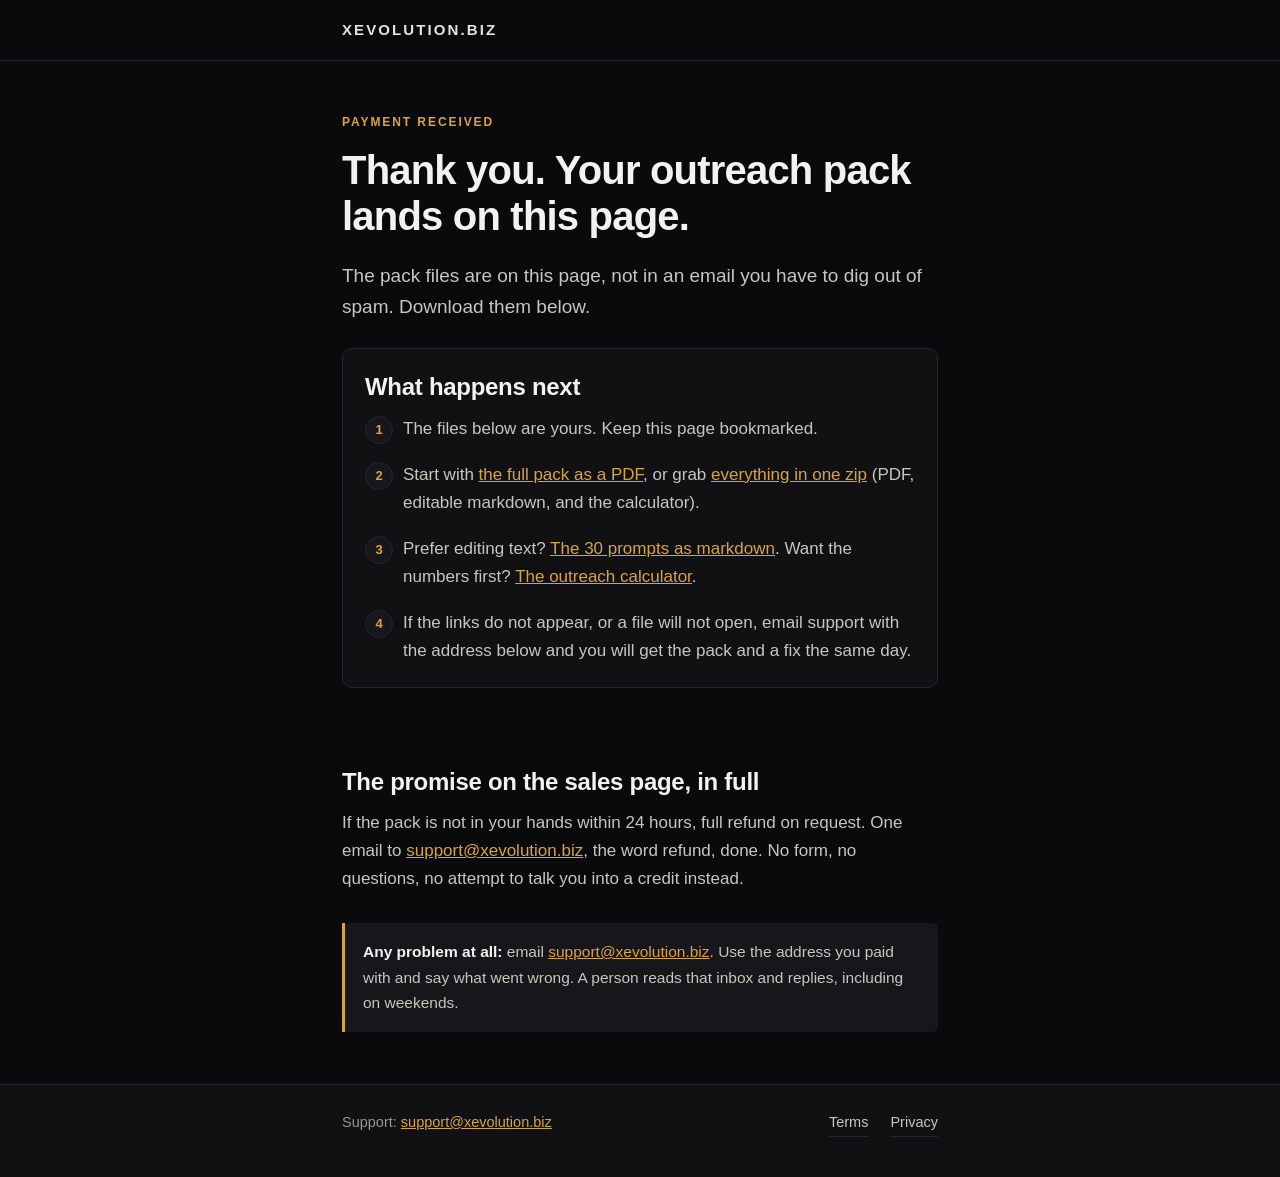
==== packs/outreach/thanks/index.html @ b0fdf8f8 "X Evolution Vault static mirror: corrected copy (thirty prompts), packs, assets" ====
<!DOCTYPE html>
<html lang="en">
<head>
<meta charset="utf-8">
<meta name="viewport" content="width=device-width, initial-scale=1">
<title>Payment received: your Outreach Pack is on this page</title>
<meta name="robots" content="noindex">
<style>
:root{
  --bg:#0a0a0c;
  --bg-2:#111114;
  --bg-3:#17171b;
  --ink:#f4f2ef;
  --ink-soft:#c9c5bf;
  --ink-dim:#9b968f;
  --amber:#d6a445;
  --amber-ink:#0a0a0c;
  --rule:#26262c;
  --max:640px;
}
*{box-sizing:border-box}
html{-webkit-text-size-adjust:100%}
body{
  margin:0;background:var(--bg);color:var(--ink);
  font-family:-apple-system,BlinkMacSystemFont,"Segoe UI",Roboto,Helvetica,Arial,sans-serif;
  font-size:17px;line-height:1.65;-webkit-font-smoothing:antialiased;
}
a{color:var(--amber)}
a:focus-visible{outline:3px solid var(--amber);outline-offset:3px;border-radius:2px}
.wrap{max-width:var(--max);margin:0 auto;padding:0 22px}
header.topbar{border-bottom:1px solid var(--rule)}
.topbar-in{max-width:var(--max);margin:0 auto;padding:16px 22px}
.brand{font-size:15px;letter-spacing:.14em;text-transform:uppercase;color:#e6e2dc;font-weight:600;text-decoration:none}
main{display:block}
section{padding:52px 0 0}
.eyebrow{font-size:12px;letter-spacing:.16em;text-transform:uppercase;color:var(--amber);margin:0 0 14px;font-weight:600}
h1{font-size:clamp(28px,6.6vw,40px);line-height:1.16;letter-spacing:-.02em;margin:0 0 20px;font-weight:700}
h2{font-size:clamp(20px,4vw,24px);line-height:1.3;letter-spacing:-.012em;margin:0 0 12px;font-weight:700}
p{margin:0 0 16px;color:var(--ink-soft)}
p:last-child{margin-bottom:0}
.lead{font-size:clamp(17px,2.4vw,19px);color:var(--ink-soft)}
.panel{
  border:1px solid var(--rule);background:var(--bg-2);border-radius:10px;
  padding:22px;margin:26px 0;
}
.panel h2{margin-top:0}
.steps{margin:0;padding:0;list-style:none;counter-reset:s}
.steps li{
  counter-increment:s;position:relative;padding-left:38px;margin:0 0 18px;color:var(--ink-soft);
}
.steps li:last-child{margin-bottom:0}
.steps li::before{
  content:counter(s);position:absolute;left:0;top:1px;
  width:26px;height:26px;border-radius:50%;
  background:var(--bg-3);border:1px solid var(--rule);color:var(--amber);
  font-size:13px;font-weight:700;display:flex;align-items:center;justify-content:center;
}
.contact{
  border-left:3px solid var(--amber);background:var(--bg-3);
  border-radius:0 6px 6px 0;padding:16px 18px;margin:30px 0 0;
  color:var(--ink-soft);font-size:15.5px;
}
.contact strong{color:var(--ink)}
footer.site{border-top:1px solid var(--rule);background:var(--bg-2);padding:26px 0 40px;margin-top:52px}
footer.site .wrap{display:flex;flex-wrap:wrap;gap:10px 26px;align-items:baseline;justify-content:space-between}
footer.site p{margin:0;font-size:14.5px;color:var(--ink-dim)}
footer.site nav{display:flex;gap:22px;flex-wrap:wrap}
footer.site nav a{font-size:14.5px;color:var(--ink-soft);text-decoration:none;border-bottom:1px solid var(--rule);padding-bottom:1px}
footer.site nav a:hover{color:var(--amber);border-bottom-color:var(--amber)}
@media (max-width:420px){
  footer.site .wrap{display:block}
  footer.site nav{margin-top:14px}
}
</style>
</head>
<body>

<header class="topbar">
  <div class="topbar-in">
    <a class="brand" href="https://www.xevolution.biz/">xevolution.biz</a>
  </div>
</header>

<main class="wrap">

  <section aria-labelledby="headline">
    <p class="eyebrow">Payment received</p>
    <h1 id="headline">Thank you. Your outreach pack lands on this page.</h1>
    <p class="lead">The pack files are on this page, not in an email you have to dig out of spam. Download them below.</p>
  </section>

  <div class="panel">
    <h2>What happens next</h2>
    <ol class="steps">
      <li>The files below are yours. Keep this page bookmarked.</li>
      <li>Start with <a href="/xevolution-pages/packs/outreach/files/outreach-pack.pdf" download>the full pack as a PDF</a>, or grab <a href="/xevolution-pages/packs/outreach/files/outreach-pack.zip" download>everything in one zip</a> (PDF, editable markdown, and the calculator).</li>
      <li>Prefer editing text? <a href="/xevolution-pages/packs/outreach/files/outreach-pack-prompts.md" download>The 30 prompts as markdown</a>. Want the numbers first? <a href="/xevolution-pages/packs/outreach/files/outreach-calculator.html" download>The outreach calculator</a>.</li>
      <li>If the links do not appear, or a file will not open, email support with the address below and you will get the pack and a fix the same day.</li>
    </ol>
  </div>

  <section aria-labelledby="promise">
    <h2 id="promise">The promise on the sales page, in full</h2>
    <p>If the pack is not in your hands within 24 hours, full refund on request. One email to <a href="mailto:support@xevolution.biz">support@xevolution.biz</a>, the word refund, done. No form, no questions, no attempt to talk you into a credit instead.</p>
  </section>

  <p class="contact"><strong>Any problem at all:</strong> email <a href="mailto:support@xevolution.biz">support@xevolution.biz</a>. Use the address you paid with and say what went wrong. A person reads that inbox and replies, including on weekends.</p>

</main>

<footer class="site">
  <div class="wrap">
    <p>Support: <a href="mailto:support@xevolution.biz">support@xevolution.biz</a></p>
    <nav aria-label="Legal">
      <a href="/xevolution-pages/terms.html">Terms</a>
      <a href="/xevolution-pages/privacy.html">Privacy</a>
    </nav>
  </div>
</footer>

</body>
</html>
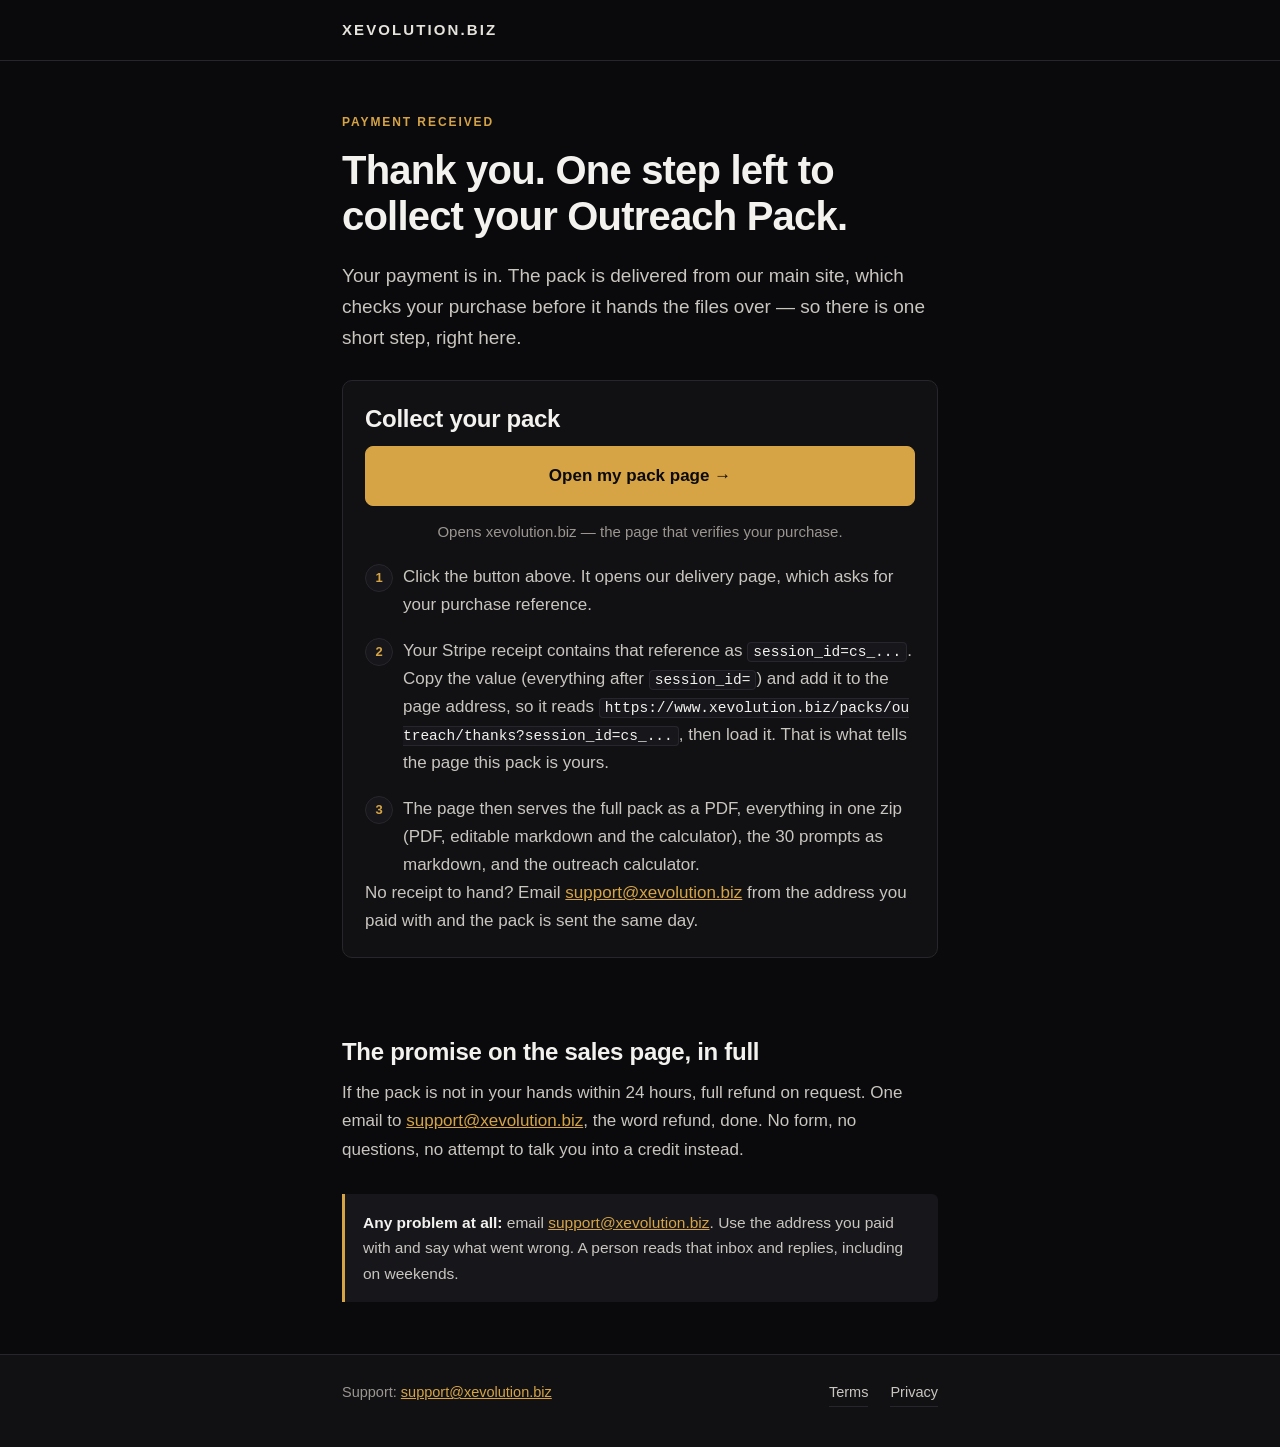
==== commit 55b42b19: "Fix mirror thanks page: replace four dead /files/ download links with a handoff to the gated product" ====
--- a/packs/outreach/thanks/index.html
+++ b/packs/outreach/thanks/index.html
@@ -3,7 +3,7 @@
 <head>
 <meta charset="utf-8">
 <meta name="viewport" content="width=device-width, initial-scale=1">
-<title>Payment received: your Outreach Pack is on this page</title>
+<title>Payment received: finish getting your Outreach Pack</title>
 <meta name="robots" content="noindex">
 <style>
 :root{
@@ -44,6 +44,16 @@
   padding:22px;margin:26px 0;
 }
 .panel h2{margin-top:0}
+.cta{
+  display:block;text-decoration:none;text-align:center;
+  background:var(--amber);color:var(--amber-ink);
+  font-weight:700;font-size:17px;line-height:1.3;
+  padding:18px 20px;border-radius:8px;margin:8px 0 14px;
+  border:1px solid var(--amber);
+}
+.cta:hover{filter:brightness(1.06)}
+.cta:focus-visible{outline:3px solid var(--ink);outline-offset:3px}
+.cta-note{font-size:15px;color:var(--ink-dim);text-align:center;margin:0 0 18px}
 .steps{margin:0;padding:0;list-style:none;counter-reset:s}
 .steps li{
   counter-increment:s;position:relative;padding-left:38px;margin:0 0 18px;color:var(--ink-soft);
@@ -54,6 +64,12 @@
   width:26px;height:26px;border-radius:50%;
   background:var(--bg-3);border:1px solid var(--rule);color:var(--amber);
   font-size:13px;font-weight:700;display:flex;align-items:center;justify-content:center;
+}
+code{
+  font-family:ui-monospace,SFMono-Regular,Menlo,Consolas,monospace;
+  font-size:14.5px;background:var(--bg-3);border:1px solid var(--rule);
+  border-radius:4px;padding:1px 5px;color:var(--ink);
+  word-break:break-all;
 }
 .contact{
   border-left:3px solid var(--amber);background:var(--bg-3);
@@ -85,26 +101,38 @@
 
   <section aria-labelledby="headline">
     <p class="eyebrow">Payment received</p>
-    <h1 id="headline">Thank you. Your outreach pack lands on this page.</h1>
-    <p class="lead">The pack files are on this page, not in an email you have to dig out of spam. Download them below.</p>
+    <h1 id="headline">Thank you. One step left to collect your Outreach Pack.</h1>
+    <p class="lead">Your payment is in. The pack is delivered from our main site, which checks your
+    purchase before it hands the files over — so there is one short step, right here.</p>
   </section>
 
   <div class="panel">
-    <h2>What happens next</h2>
+    <h2>Collect your pack</h2>
+    <a class="cta" href="https://www.xevolution.biz/packs/outreach/thanks">Open my pack page &rarr;</a>
+    <p class="cta-note">Opens xevolution.biz — the page that verifies your purchase.</p>
     <ol class="steps">
-      <li>The files below are yours. Keep this page bookmarked.</li>
-      <li>Start with <a href="/xevolution-pages/packs/outreach/files/outreach-pack.pdf" download>the full pack as a PDF</a>, or grab <a href="/xevolution-pages/packs/outreach/files/outreach-pack.zip" download>everything in one zip</a> (PDF, editable markdown, and the calculator).</li>
-      <li>Prefer editing text? <a href="/xevolution-pages/packs/outreach/files/outreach-pack-prompts.md" download>The 30 prompts as markdown</a>. Want the numbers first? <a href="/xevolution-pages/packs/outreach/files/outreach-calculator.html" download>The outreach calculator</a>.</li>
-      <li>If the links do not appear, or a file will not open, email support with the address below and you will get the pack and a fix the same day.</li>
+      <li>Click the button above. It opens our delivery page, which asks for your purchase reference.</li>
+      <li>Your Stripe receipt contains that reference as <code>session_id=cs_...</code>. Copy the value
+      (everything after <code>session_id=</code>) and add it to the page address, so it reads
+      <code>https://www.xevolution.biz/packs/outreach/thanks?session_id=cs_...</code>, then load it.
+      That is what tells the page this pack is yours.</li>
+      <li>The page then serves the full pack as a PDF, everything in one zip (PDF, editable markdown
+      and the calculator), the 30 prompts as markdown, and the outreach calculator.</li>
     </ol>
+    <p>No receipt to hand? Email <a href="mailto:support@xevolution.biz">support@xevolution.biz</a>
+    from the address you paid with and the pack is sent the same day.</p>
   </div>
 
   <section aria-labelledby="promise">
     <h2 id="promise">The promise on the sales page, in full</h2>
-    <p>If the pack is not in your hands within 24 hours, full refund on request. One email to <a href="mailto:support@xevolution.biz">support@xevolution.biz</a>, the word refund, done. No form, no questions, no attempt to talk you into a credit instead.</p>
+    <p>If the pack is not in your hands within 24 hours, full refund on request. One email to
+    <a href="mailto:support@xevolution.biz">support@xevolution.biz</a>, the word refund, done. No
+    form, no questions, no attempt to talk you into a credit instead.</p>
   </section>
 
-  <p class="contact"><strong>Any problem at all:</strong> email <a href="mailto:support@xevolution.biz">support@xevolution.biz</a>. Use the address you paid with and say what went wrong. A person reads that inbox and replies, including on weekends.</p>
+  <p class="contact"><strong>Any problem at all:</strong> email
+  <a href="mailto:support@xevolution.biz">support@xevolution.biz</a>. Use the address you paid with
+  and say what went wrong. A person reads that inbox and replies, including on weekends.</p>
 
 </main>
 
@@ -118,5 +146,14 @@
   </div>
 </footer>
 
+<!-- xevolution.biz analytics: thanks-page visit counter. A proxy for purchases, not a ledger:
+     refreshes and revisits count. Fire-and-forget, no cookie, silent on any failure. -->
+<script>
+(function(){
+  try{
+    fetch("https://abacus.jasoncameron.dev/hit/xevolution.biz/outreach-thanks-view",{method:"GET",mode:"cors",keepalive:true,credentials:"omit",cache:"no-store"}).catch(function(){});
+  }catch(e){}
+})();
+</script>
 </body>
 </html>
